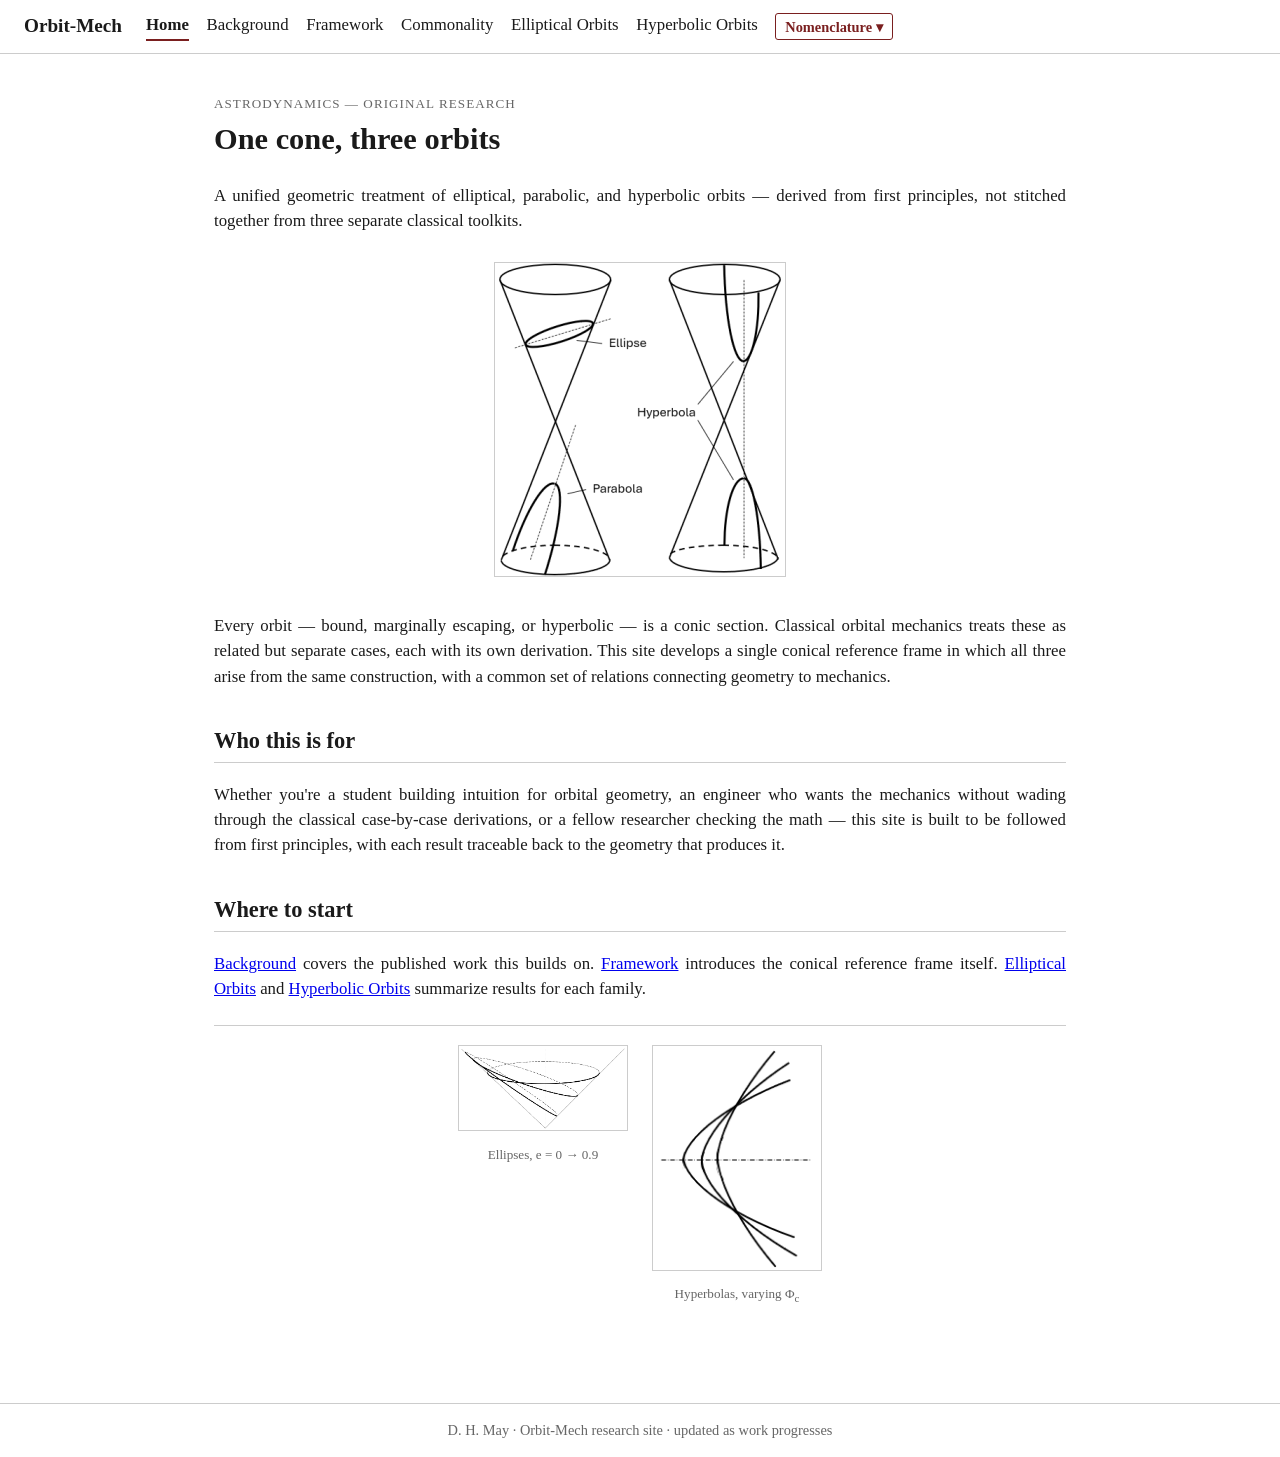
==== index.html @ 1d5da8e7 "Add files via upload 8-23-2026 Another Home page figure update" ====
<!DOCTYPE html>
<html lang="en">
<head>
<meta charset="UTF-8">
<meta name="viewport" content="width=device-width, initial-scale=1.0">
<title>Orbit-Mech — Conical Reference Frame for Orbital Mechanics</title>
<link rel="stylesheet" href="style.css">
<link rel="stylesheet" href="nomenclature.css">
</head>
<body>
<header>
  <a class="site-title" href="index.html">Orbit-Mech</a>
  <nav>
    <a href="index.html" class="active">Home</a>
    <a href="background.html">Background</a>
    <a href="framework.html">Framework</a>
    <a href="commonality.html">Commonality</a>
    <a href="elliptical.html">Elliptical Orbits</a>
    <a href="hyperbolic.html">Hyperbolic Orbits</a>
  </nav>
</header>

<main>
  <p class="eyebrow">Astrodynamics — Original Research</p>
  <h1>One cone, three orbits</h1>
  <p class="subtitle">
    A unified geometric treatment of elliptical, parabolic, and hyperbolic orbits — derived from
    first principles, not stitched together from three separate classical toolkits.
  </p>

  <figure class="figure figure-narrow">
    <img src="fig-home-conic-hero-placeholder.png" alt="Double cone cut by planes at varying angles, producing the ellipse, parabola, and hyperbola as edge views">
  </figure>

  <p>
    Every orbit — bound, marginally escaping, or hyperbolic — is a conic section. Classical
    orbital mechanics treats these as related but separate cases, each with its own derivation.
    This site develops a single conical reference frame in which all three arise from the same
    construction, with a common set of relations connecting geometry to mechanics.
  </p>

  <h2>Who this is for</h2>
  <p>
    Whether you're a student building intuition for orbital geometry, an engineer who wants the
    mechanics without wading through the classical case-by-case derivations, or a fellow
    researcher checking the math — this site is built to be followed from first principles, with
    each result traceable back to the geometry that produces it.
  </p>

  <h2>Where to start</h2>
  <p>
    <a href="background.html">Background</a> covers the published work this builds on.
    <a href="framework.html">Framework</a> introduces the conical reference frame itself.
    <a href="elliptical.html">Elliptical Orbits</a> and <a href="hyperbolic.html">Hyperbolic Orbits</a>
    summarize results for each family.
  </p>

  <div class="figure-strip">
    <figure>
      <img src="fig-home-ellipse-series-placeholder.png" alt="Family of elliptical orbits sharing a common vertex, shown on a cone with the hidden side dashed">
      <figcaption>Ellipses, e = 0 → 0.9</figcaption>
    </figure>
    <figure>
      <img src="fig-home-hyperbola-series-placeholder.png" alt="Family of hyperbolic orbit curves sharing a common vertex and tangent line">
      <figcaption>Hyperbolas, varying Φ<sub>c</sub></figcaption>
    </figure>
  </div>
</main>

<footer>
  D. H. May · Orbit-Mech research site · updated as work progresses
</footer>
<script src="nomenclature-data.js?v=2"></script>
<script src="nomenclature-widget.js?v=2"></script>
</body>
</html>
---- style.css ----
/* Orbit-Mech — base site stylesheet */

:root {
  --font-serif: "Times New Roman", Times, "Liberation Serif", serif;
  --text-color: #1a1a1a;
  --rule-color: #ccc;
  --accent-color: #7a1f1f;
  --max-width: 900px;
}

* {
  box-sizing: border-box;
}

body {
  margin: 0;
  font-family: var(--font-serif);
  color: var(--text-color);
  line-height: 1.5;
  font-size: 1.05rem;
}

header {
  position: sticky;
  top: 0;
  z-index: 100;
  background: #fff;
  border-bottom: 1px solid var(--rule-color);
  padding: 0.75rem 1.5rem;
  display: flex;
  align-items: center;
  gap: 1.5rem;
  flex-wrap: wrap;
}

.site-title {
  font-weight: 700;
  font-size: 1.2rem;
  text-decoration: none;
  color: var(--text-color);
}

header nav {
  display: flex;
  gap: 1.1rem;
  flex-wrap: wrap;
}

header nav a {
  text-decoration: none;
  color: var(--text-color);
  padding-bottom: 2px;
}

header nav a.active {
  border-bottom: 2px solid var(--accent-color);
  font-weight: 700;
}

header nav a:hover {
  border-bottom: 2px solid var(--rule-color);
}

main {
  max-width: var(--max-width);
  margin: 0 auto;
  padding: 1.5rem 1.5rem 4rem;
}

.eyebrow {
  text-transform: uppercase;
  letter-spacing: 0.08em;
  font-size: 0.82rem;
  color: #666;
  margin-bottom: 0.2rem;
}

h1 {
  margin-top: 0.2rem;
  font-size: 1.9rem;
}

h2 {
  margin-top: 2.2rem;
  font-size: 1.4rem;
  border-bottom: 1px solid var(--rule-color);
  padding-bottom: 0.3rem;
}

h3 {
  font-size: 1.15rem;
  margin-top: 1.6rem;
}

p {
  margin: 1rem 0;
  text-align: justify;
}

.placeholder-note {
  font-style: italic;
  color: #777;
  border-left: 3px solid var(--rule-color);
  padding-left: 0.8rem;
}

figure.figure {
  margin: 1.8rem 0;
  text-align: center;
}

figure.figure img {
  max-width: 100%;
  height: auto;
  border: 1px solid var(--rule-color);
}

figure.figure.figure-narrow img {
  max-width: 80%;
}

figcaption {
  margin-top: 0.5rem;
  font-size: 0.95rem;
  color: #444;
}

table.conic-table {
  width: 100%;
  border-collapse: collapse;
  margin: 1.5rem 0;
  font-size: 1rem;
}

table.conic-table caption {
  caption-side: top;
  text-align: left;
  font-weight: 700;
  margin-bottom: 0.5rem;
}

table.conic-table th,
table.conic-table td {
  border: 1px solid var(--rule-color);
  padding: 0.5rem 0.8rem;
  text-align: center;
}

table.conic-table th {
  background: #f5f5f5;
  font-weight: 700;
}

table.conic-table td:first-child,
table.conic-table th:first-child {
  text-align: left;
}

.figure-strip {
  display: flex;
  flex-wrap: wrap;
  gap: 1.5rem;
  justify-content: center;
  margin: 1.5rem 0 2rem;
  padding-top: 1.2rem;
  border-top: 1px solid var(--rule-color);
}

.figure-strip figure {
  margin: 0;
  width: 170px;
  text-align: center;
}

.figure-strip img {
  max-width: 100%;
  height: auto;
  border: 1px solid var(--rule-color);
}

.figure-strip figcaption {
  margin-top: 0.4rem;
  font-size: 0.82rem;
  color: #666;
}

footer {
  border-top: 1px solid var(--rule-color);
  padding: 1rem 1.5rem;
  font-size: 0.9rem;
  color: #666;
  text-align: center;
}

#nomenclature-widget {
  max-width: var(--max-width);
  margin: 1rem auto 0;
  padding: 0 1.5rem;
}
---- nomenclature.css ----
/* Nomenclature — header button + dropdown overlay */

/* ── Header button ── */
.nom-btn {
  position: relative;
  cursor: pointer;
  background: none;
  border: 1px solid var(--accent-color, #7a1f1f);
  border-radius: 3px;
  padding: 0.15rem 0.55rem;
  font-family: inherit;
  font-size: 0.9rem;
  font-weight: 600;
  color: var(--accent-color, #7a1f1f);
  line-height: 1.4;
  white-space: nowrap;
  user-select: none;
  margin-left: auto;   /* push to far right of the nav */
  vertical-align: baseline;
  align-self: center;
}

.nom-btn:hover {
  background: #f8f0f0;
}

.nom-btn[aria-expanded="true"] {
  background: #f8f0f0;
}

/* ── Dropdown panel ── */
.nom-dropdown {
  display: none;
  position: fixed;
  top: 0;          /* will be set by JS after measuring header height */
  right: 1rem;
  width: min(680px, 96vw);
  max-height: 70vh;
  overflow-y: auto;
  background: #fff;
  border: 1px solid #ccc;
  border-top: none;
  border-radius: 0 0 6px 6px;
  box-shadow: 0 6px 18px rgba(0,0,0,0.12);
  padding: 0.9rem 1.1rem 1.1rem;
  z-index: 200;
}

.nom-dropdown.is-open {
  display: block;
}

/* ── Table inside dropdown ── */
.nom-table {
  width: 100%;
  border-collapse: collapse;
  font-size: 0.9rem;
}

.nom-table th {
  text-align: left;
  padding: 0.35rem 0.6rem;
  border-bottom: 2px solid #999;
}

.nom-table td {
  padding: 0.35rem 0.6rem;
  vertical-align: top;
  border-bottom: 1px solid #eee;
}

.nom-symbol {
  white-space: nowrap;
  width: 1%;
}

.nom-notes {
  color: #555;
}

.nom-group-row td {
  font-weight: 600;
  padding-top: 0.9rem;
  border-bottom: 1px solid #ccc;
  color: #333;
  background: #fafafa;
}

.nom-group-row:first-child td {
  padding-top: 0.35rem;
}

.nom-relations-head {
  margin: 1rem 0 0.4rem;
  font-size: 0.92rem;
  font-weight: 700;
  color: #333;
}
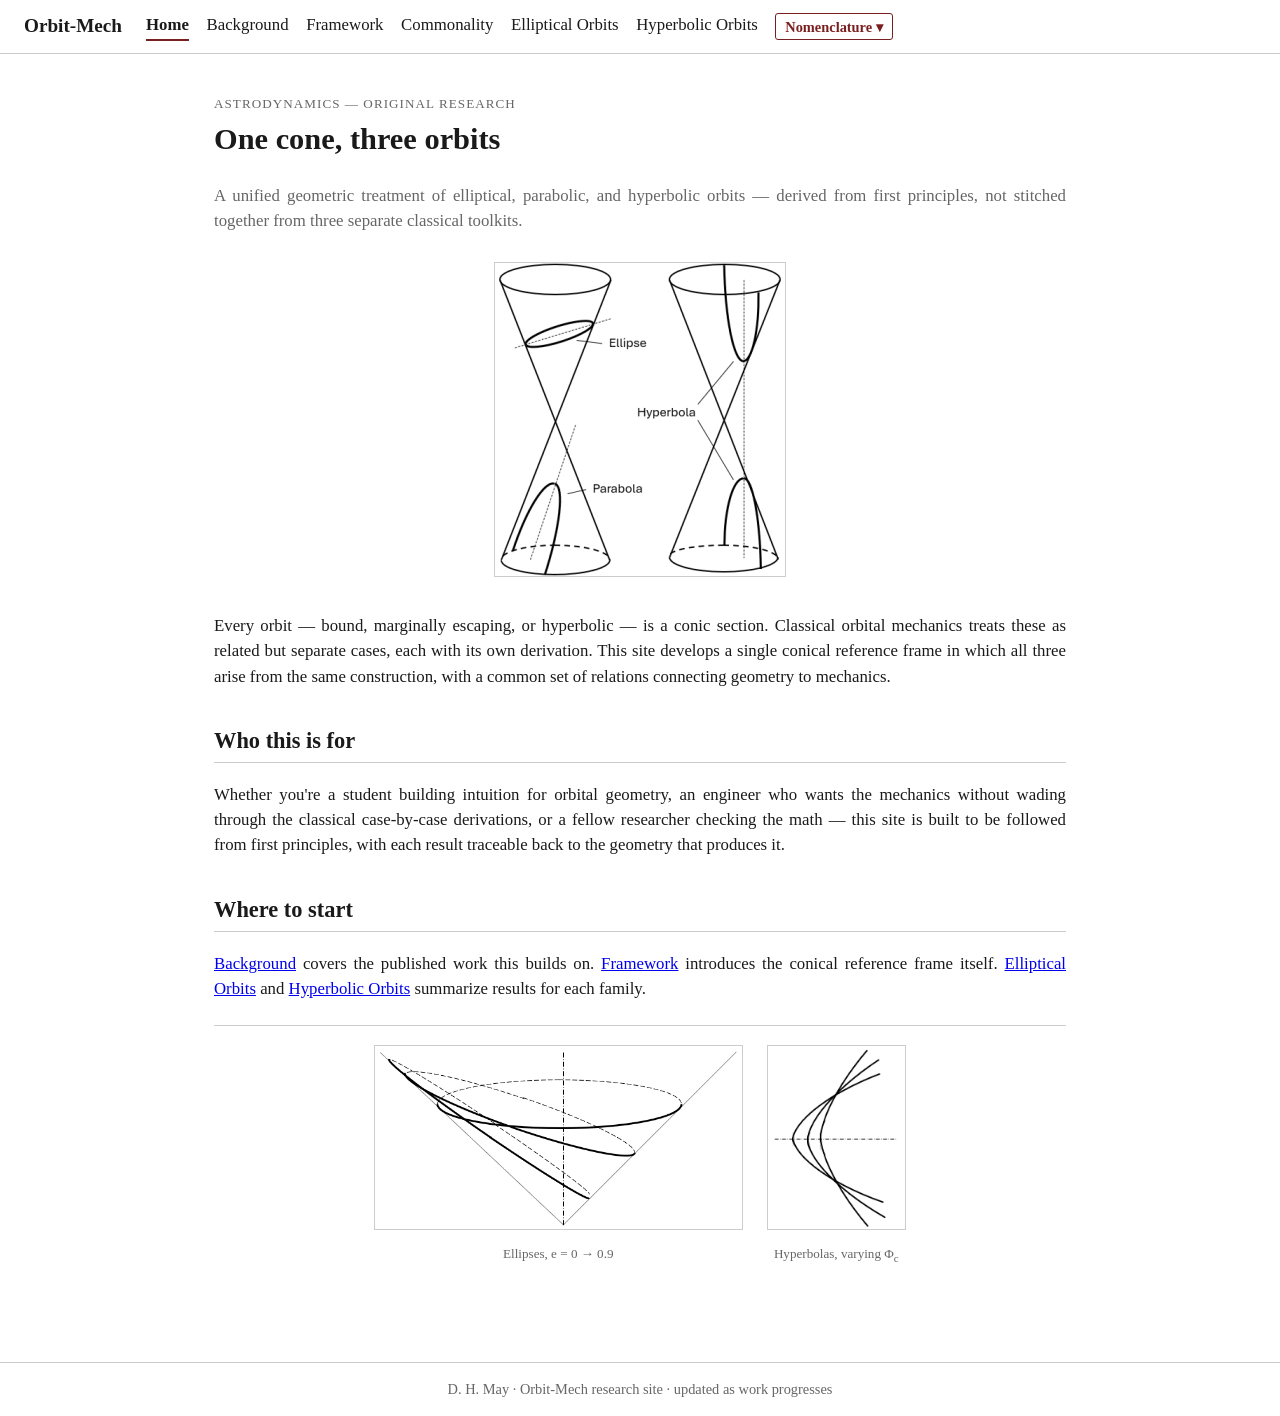
==== commit 9662322b: "Sync nomenclature panel with updated Nomenclature.docx Replace the nomenclature symbol/meaning table" ====
--- a/index.html
+++ b/index.html
@@ -70,7 +70,7 @@
 <footer>
   D. H. May · Orbit-Mech research site · updated as work progresses
 </footer>
-<script src="nomenclature-data.js?v=2"></script>
-<script src="nomenclature-widget.js?v=2"></script>
+<script src="nomenclature-data.js?v=5"></script>
+<script src="nomenclature-widget.js?v=5"></script>
 </body>
 </html>
--- a/style.css
+++ b/style.css
@@ -92,6 +92,12 @@
   margin-top: 1.6rem;
 }
 
+.subtitle {
+  color: #666;
+  font-size: 1.05rem;
+  margin-top: 0.75rem;
+}
+
 p {
   margin: 1rem 0;
   text-align: justify;
@@ -102,6 +108,30 @@
   color: #777;
   border-left: 3px solid var(--rule-color);
   padding-left: 0.8rem;
+}
+
+ul.refs {
+  list-style: none;
+  padding: 0;
+}
+
+ul.refs li {
+  padding: 0.9rem 0;
+  border-bottom: 1px solid var(--rule-color);
+}
+
+ul.refs li:first-child {
+  padding-top: 0;
+}
+
+.ref-title {
+  font-style: italic;
+}
+
+.ref-meta {
+  color: #666;
+  font-size: 0.92rem;
+  margin-top: 0.15rem;
 }
 
 figure.figure {
@@ -168,13 +198,13 @@
 
 .figure-strip figure {
   margin: 0;
-  width: 170px;
   text-align: center;
 }
 
 .figure-strip img {
+  height: 185px;
+  width: auto;
   max-width: 100%;
-  height: auto;
   border: 1px solid var(--rule-color);
 }
 
--- a/nomenclature.css
+++ b/nomenclature.css
@@ -59,35 +59,37 @@
 
 .nom-table th {
   text-align: left;
-  padding: 0.35rem 0.6rem;
+  padding: 0.25rem 0.6rem;
   border-bottom: 2px solid #999;
 }
 
 .nom-table td {
-  padding: 0.35rem 0.6rem;
+  padding: 0.05rem 0.6rem;
   vertical-align: top;
   border-bottom: 1px solid #eee;
+  line-height: 1.1;
 }
 
 .nom-symbol {
   white-space: nowrap;
   width: 1%;
+  font-style: italic;
 }
 
-.nom-notes {
-  color: #555;
+.nom-vector {
+  font-weight: bold;
 }
 
 .nom-group-row td {
   font-weight: 600;
-  padding-top: 0.9rem;
+  padding-top: 0.5rem;
   border-bottom: 1px solid #ccc;
   color: #333;
   background: #fafafa;
 }
 
 .nom-group-row:first-child td {
-  padding-top: 0.35rem;
+  padding-top: 0.25rem;
 }
 
 .nom-relations-head {
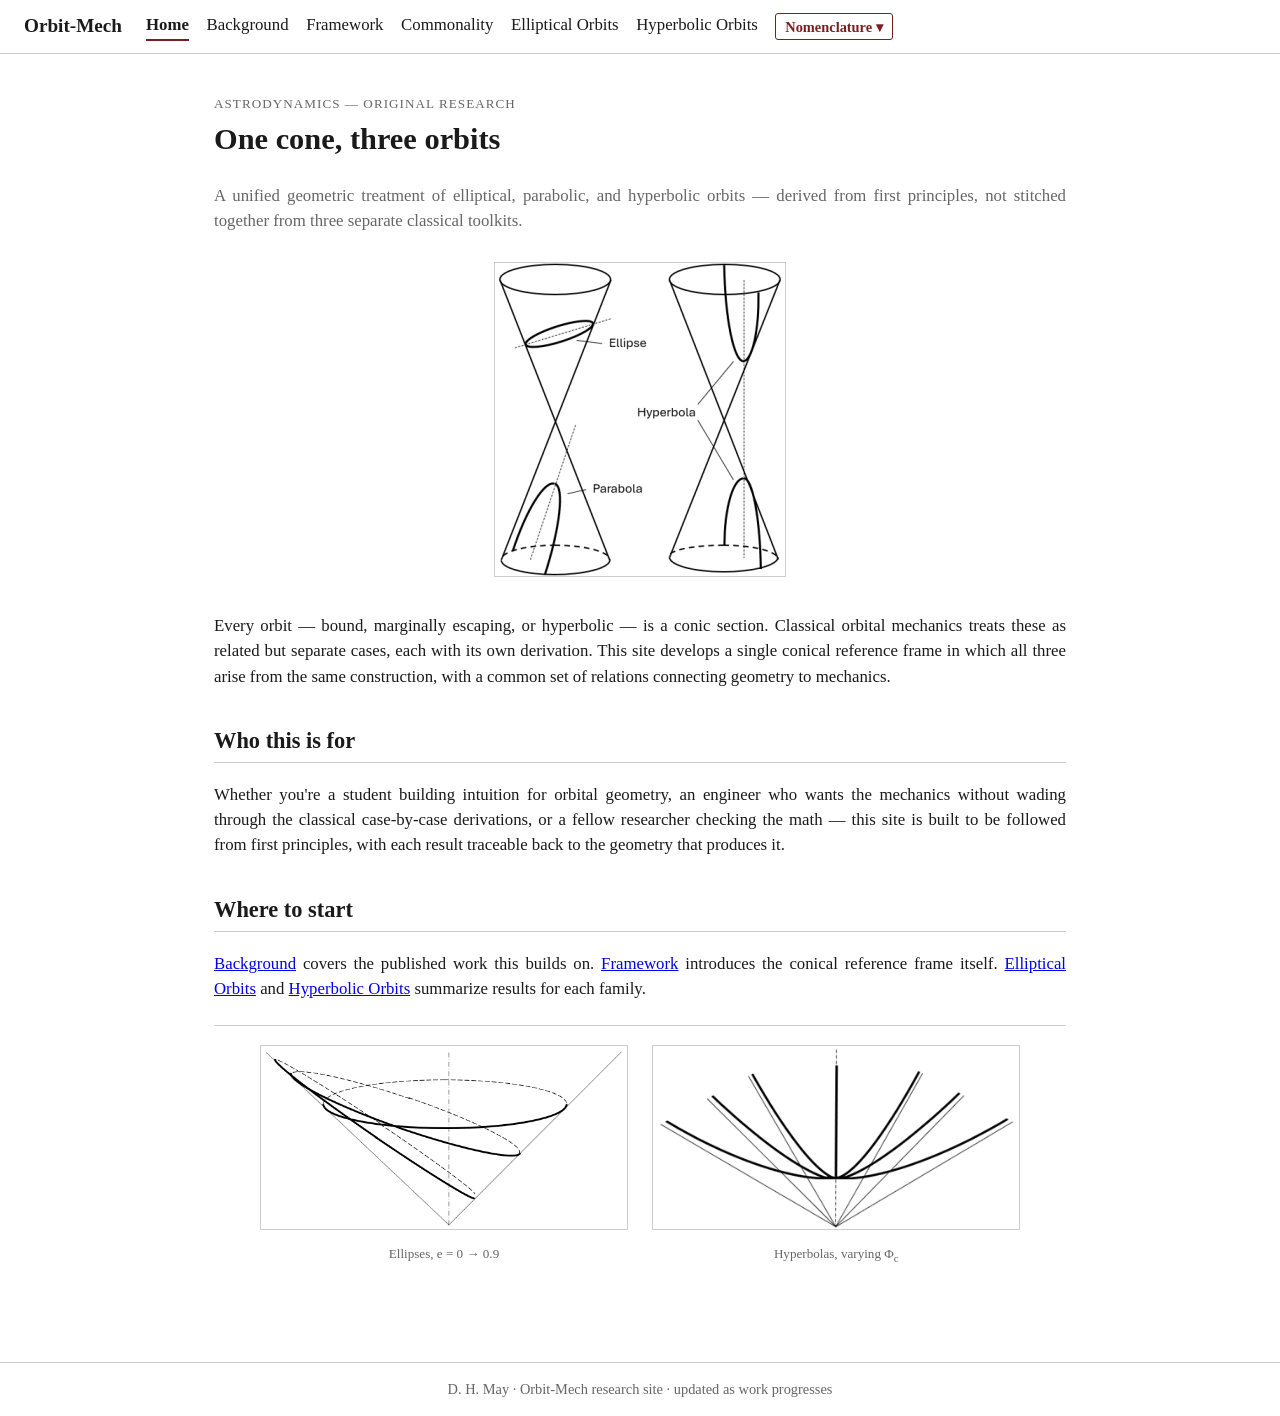
==== commit 1f19c9c6: "Add files via upload 10-25-2026 Updates to 4 pages" ====
--- a/index.html
+++ b/index.html
@@ -61,7 +61,7 @@
       <figcaption>Ellipses, e = 0 → 0.9</figcaption>
     </figure>
     <figure>
-      <img src="fig-home-hyperbola-series-placeholder.png" alt="Family of hyperbolic orbit curves sharing a common vertex and tangent line">
+      <img src="fig-home-hyperbola-series-placeholder.png" alt="Family of hyperbolic orbits sharing a common vertex, each on a cone of a different half-angle">
       <figcaption>Hyperbolas, varying Φ<sub>c</sub></figcaption>
     </figure>
   </div>
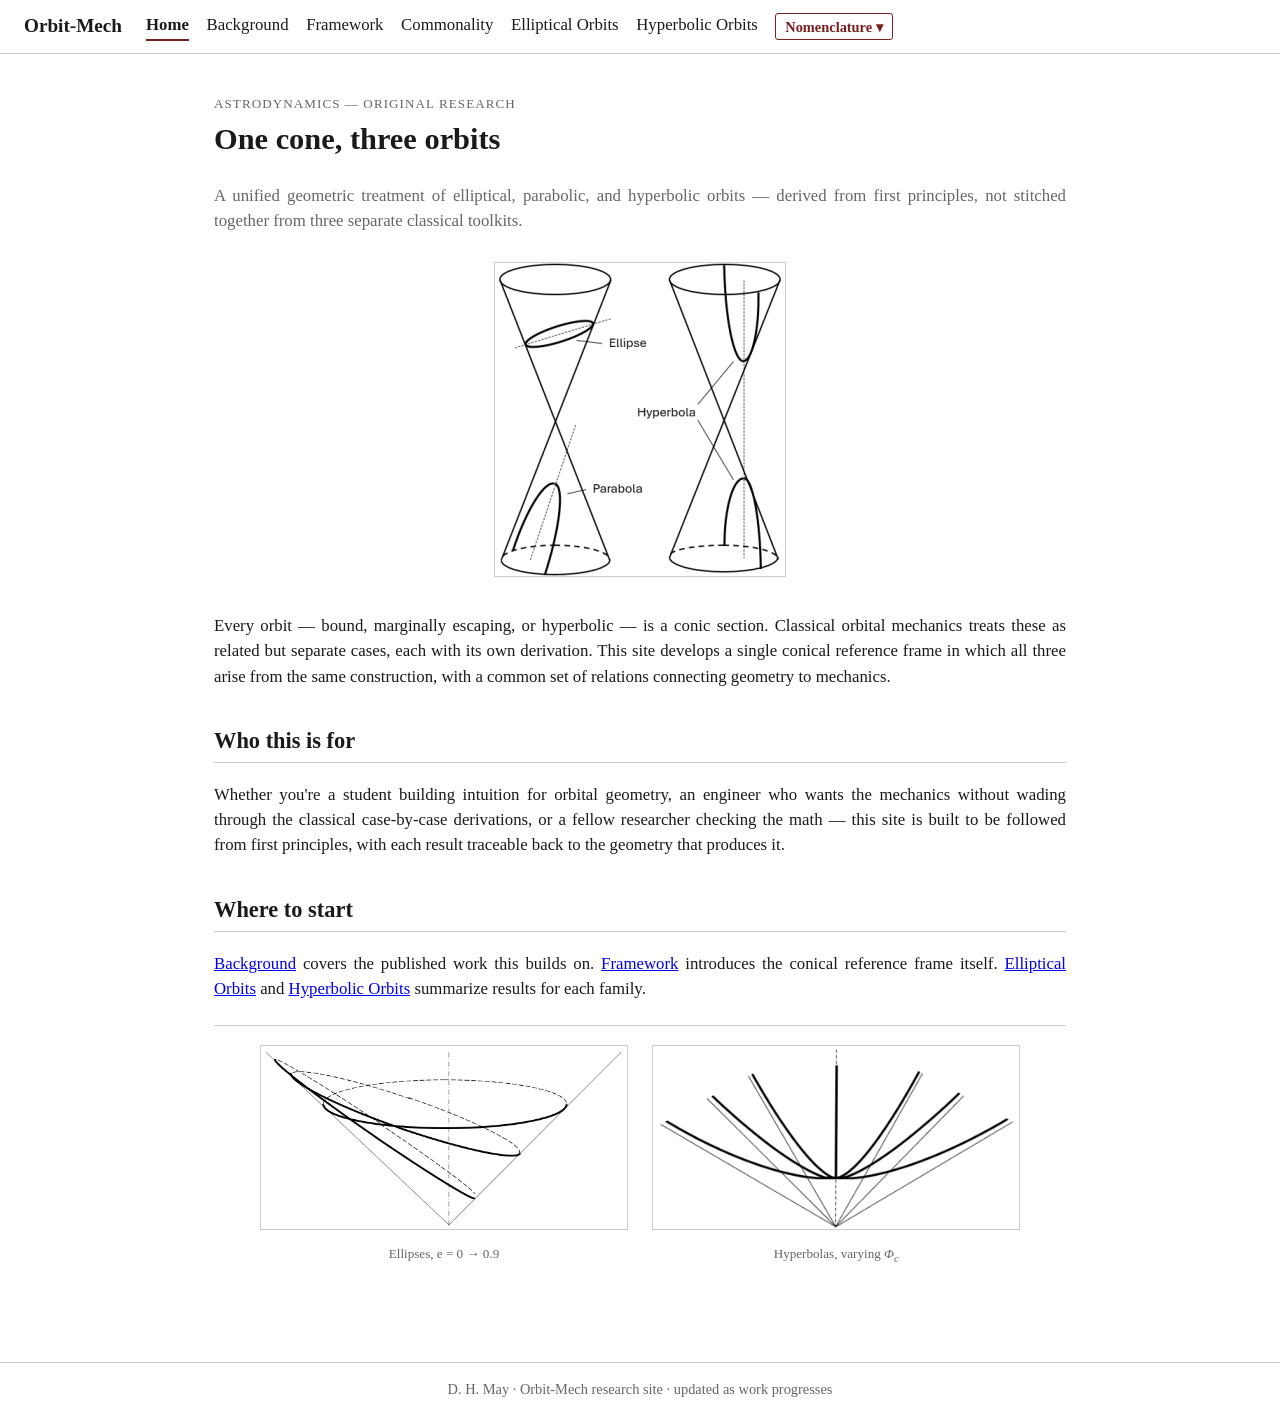
==== commit cb1ac1d0: "Add files via upload 11-2-2026 Fix cap phi italic and Fig. R-3" ====
--- a/index.html
+++ b/index.html
@@ -62,7 +62,7 @@
     </figure>
     <figure>
       <img src="fig-home-hyperbola-series-placeholder.png" alt="Family of hyperbolic orbits sharing a common vertex, each on a cone of a different half-angle">
-      <figcaption>Hyperbolas, varying Φ<sub>c</sub></figcaption>
+      <figcaption>Hyperbolas, varying <i>Φ</i><sub><i>c</i></sub></figcaption>
     </figure>
   </div>
 </main>
--- a/style.css
+++ b/style.css
@@ -227,3 +227,28 @@
   margin: 1rem auto 0;
   padding: 0 1.5rem;
 }
+
+/* Background page: author bio with small photo */
+.author-bio {
+  overflow: hidden;
+}
+
+.author-photo {
+  float: left;
+  height: 96px;   /* about one inch on screen */
+  width: auto;
+  margin: 0.25rem 1rem 0.3rem 0;
+  border: 1px solid var(--rule-color);
+}
+
+@media (max-width: 520px) {
+  .author-photo {
+    float: none;
+    display: block;
+    margin: 0 auto 0.8rem;
+  }
+}
+
+.author-bio p {
+  margin-top: 0.2rem;
+}
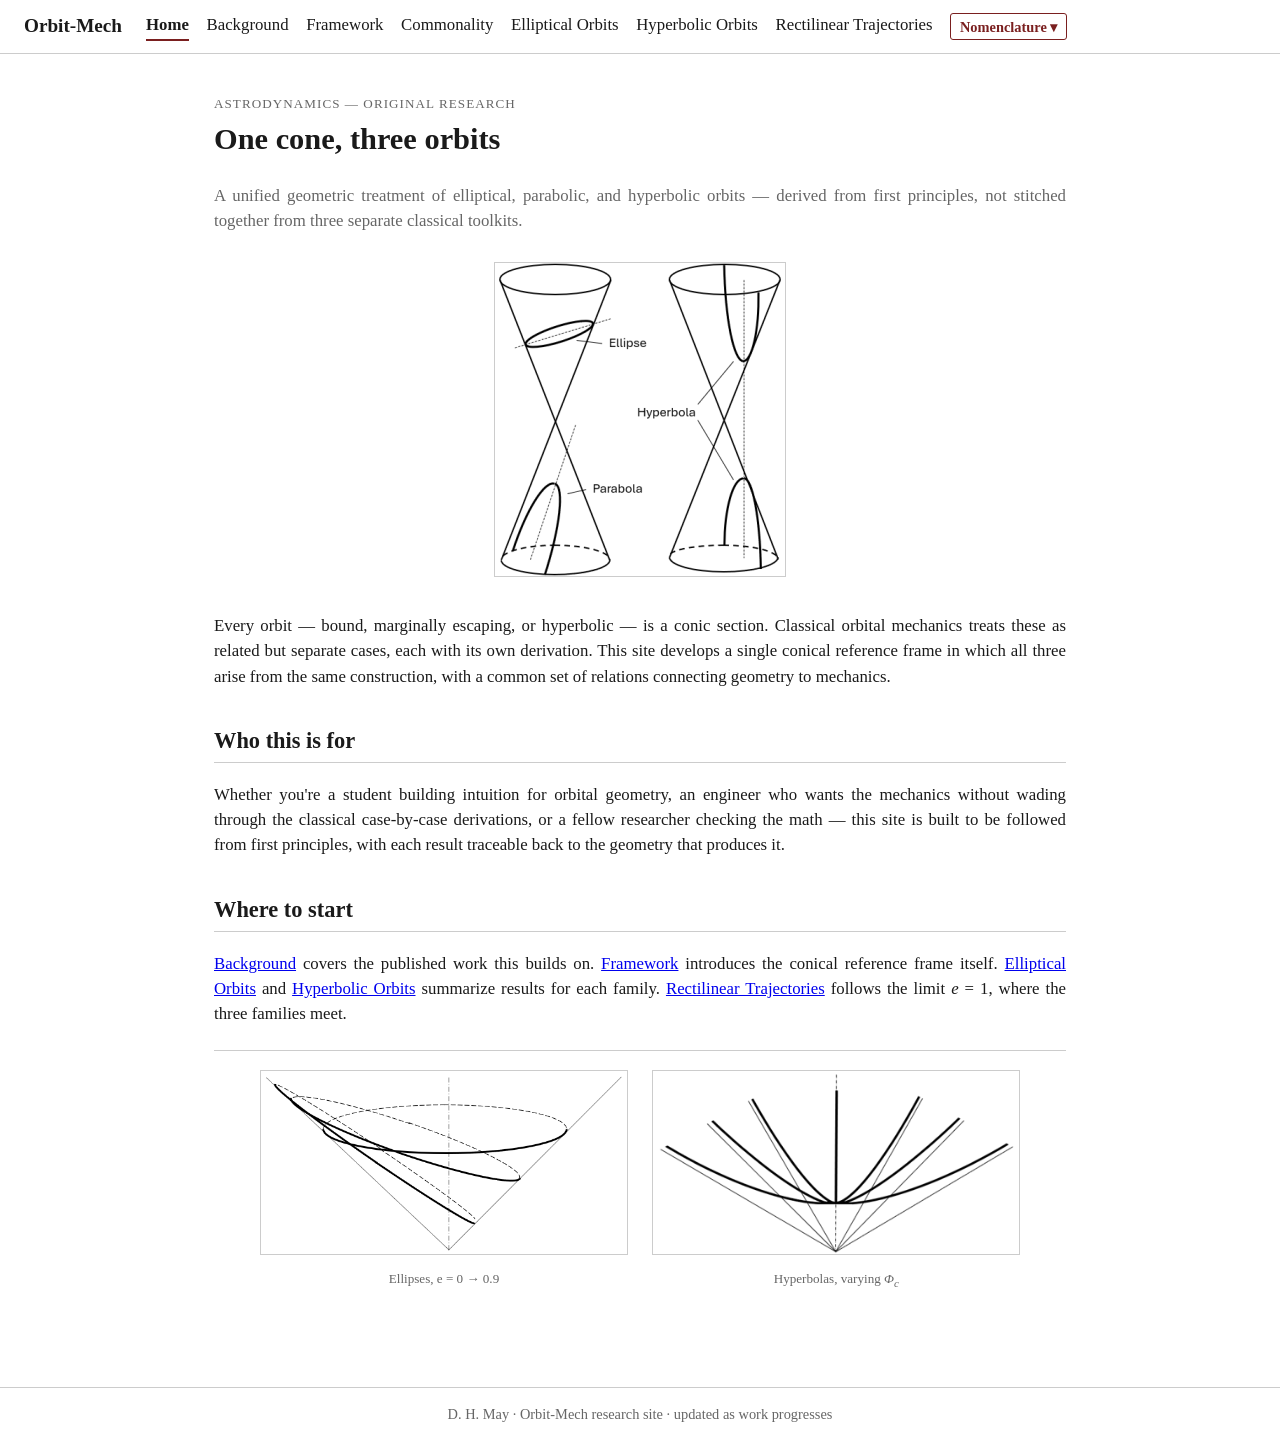
==== commit 28225376: "Add files via upload 11-2-2026 All files to add Rectilinear button" ====
--- a/index.html
+++ b/index.html
@@ -17,6 +17,7 @@
     <a href="commonality.html">Commonality</a>
     <a href="elliptical.html">Elliptical Orbits</a>
     <a href="hyperbolic.html">Hyperbolic Orbits</a>
+    <a href="rectilinear.html">Rectilinear Trajectories</a>
   </nav>
 </header>
 
@@ -53,6 +54,8 @@
     <a href="framework.html">Framework</a> introduces the conical reference frame itself.
     <a href="elliptical.html">Elliptical Orbits</a> and <a href="hyperbolic.html">Hyperbolic Orbits</a>
     summarize results for each family.
+    <a href="rectilinear.html">Rectilinear Trajectories</a> follows the limit <i>e</i> = 1,
+    where the three families meet.
   </p>
 
   <div class="figure-strip">
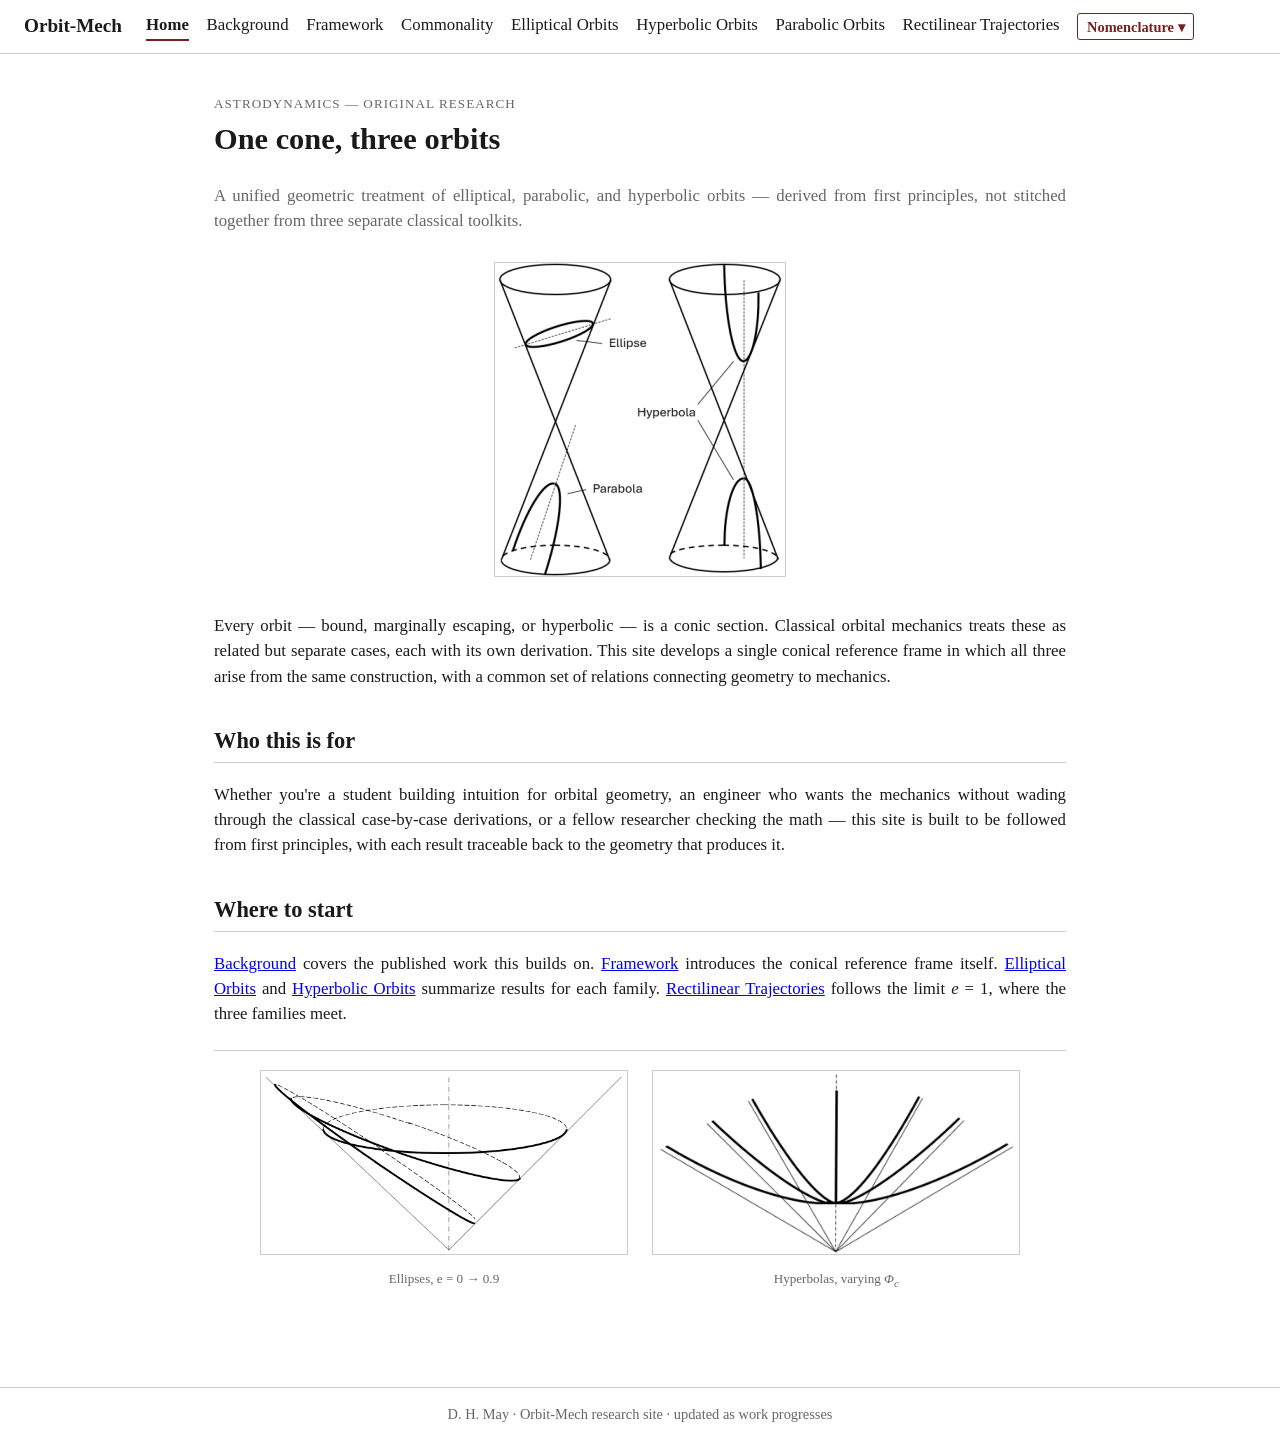
==== commit 8969321c: "Add files via upload 11-6-2026 Update all to add Parabolic" ====
--- a/index.html
+++ b/index.html
@@ -17,6 +17,7 @@
     <a href="commonality.html">Commonality</a>
     <a href="elliptical.html">Elliptical Orbits</a>
     <a href="hyperbolic.html">Hyperbolic Orbits</a>
+    <a href="parabolic.html">Parabolic Orbits</a>
     <a href="rectilinear.html">Rectilinear Trajectories</a>
   </nav>
 </header>
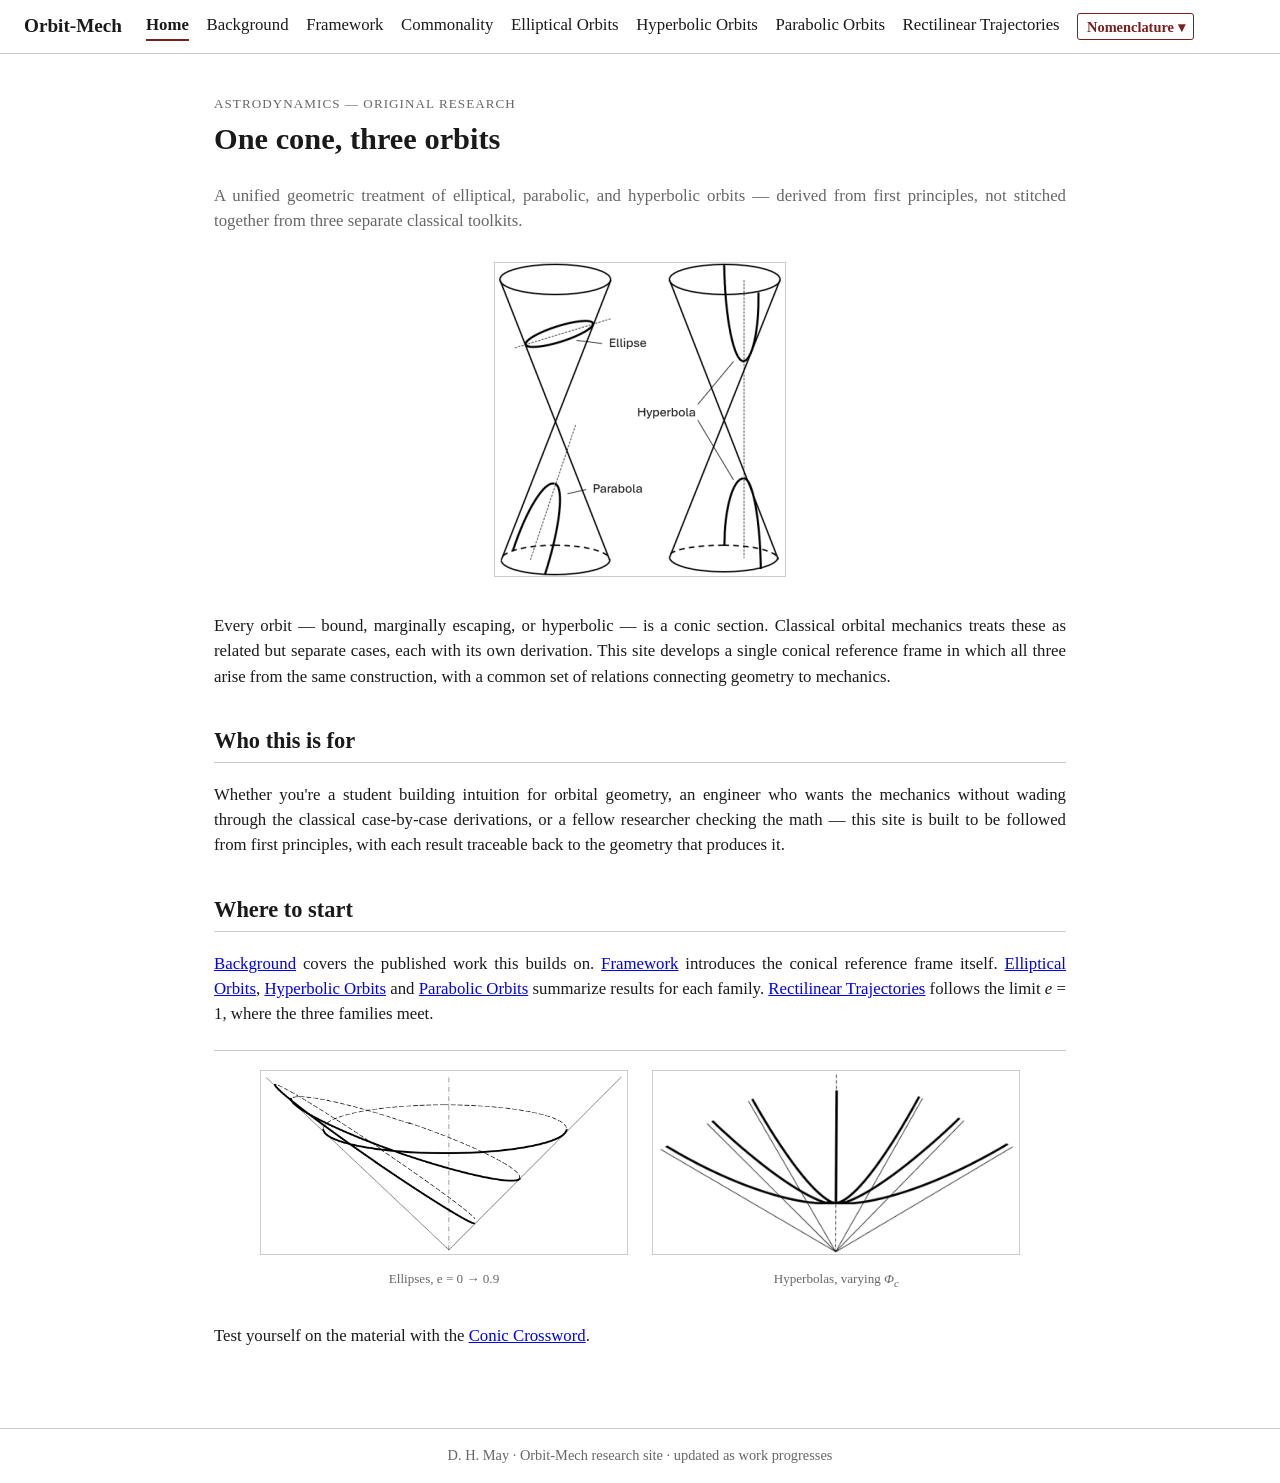
==== commit 74d7692c: "Add files via upload 11-6-2026 Add Crossword to site" ====
--- a/index.html
+++ b/index.html
@@ -53,8 +53,8 @@
   <p>
     <a href="background.html">Background</a> covers the published work this builds on.
     <a href="framework.html">Framework</a> introduces the conical reference frame itself.
-    <a href="elliptical.html">Elliptical Orbits</a> and <a href="hyperbolic.html">Hyperbolic Orbits</a>
-    summarize results for each family.
+    <a href="elliptical.html">Elliptical Orbits</a>, <a href="hyperbolic.html">Hyperbolic Orbits</a>
+    and <a href="parabolic.html">Parabolic Orbits</a> summarize results for each family.
     <a href="rectilinear.html">Rectilinear Trajectories</a> follows the limit <i>e</i> = 1,
     where the three families meet.
   </p>
@@ -69,6 +69,10 @@
       <figcaption>Hyperbolas, varying <i>Φ</i><sub><i>c</i></sub></figcaption>
     </figure>
   </div>
+
+  <p>
+    Test yourself on the material with the <a href="Conic_Crossword.html">Conic Crossword</a>.
+  </p>
 </main>
 
 <footer>
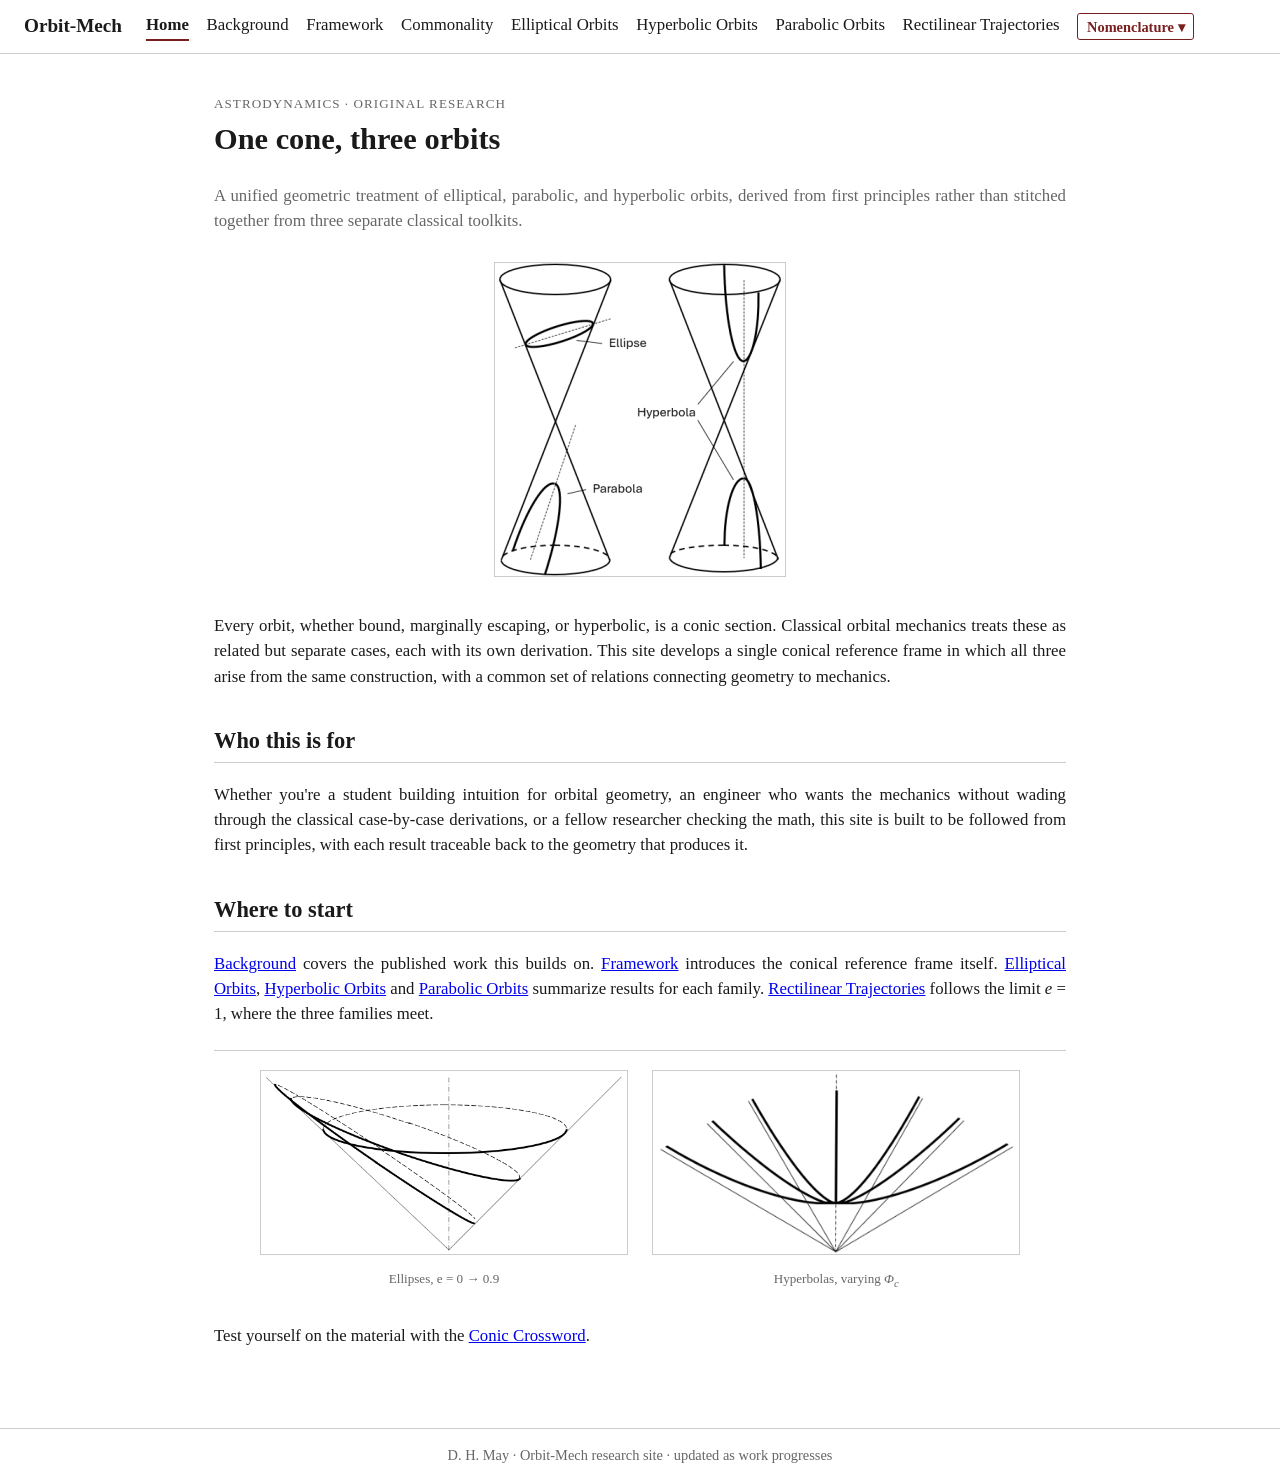
==== commit c5316891: "Add files via upload 11-12-2026 General cleanup of all files" ====
--- a/index.html
+++ b/index.html
@@ -3,7 +3,7 @@
 <head>
 <meta charset="UTF-8">
 <meta name="viewport" content="width=device-width, initial-scale=1.0">
-<title>Orbit-Mech — Conical Reference Frame for Orbital Mechanics</title>
+<title>Orbit-Mech: Conical Reference Frame for Orbital Mechanics</title>
 <link rel="stylesheet" href="style.css">
 <link rel="stylesheet" href="nomenclature.css">
 </head>
@@ -23,11 +23,11 @@
 </header>
 
 <main>
-  <p class="eyebrow">Astrodynamics — Original Research</p>
+  <p class="eyebrow">Astrodynamics · Original Research</p>
   <h1>One cone, three orbits</h1>
   <p class="subtitle">
-    A unified geometric treatment of elliptical, parabolic, and hyperbolic orbits — derived from
-    first principles, not stitched together from three separate classical toolkits.
+    A unified geometric treatment of elliptical, parabolic, and hyperbolic orbits, derived from
+    first principles rather than stitched together from three separate classical toolkits.
   </p>
 
   <figure class="figure figure-narrow">
@@ -35,7 +35,7 @@
   </figure>
 
   <p>
-    Every orbit — bound, marginally escaping, or hyperbolic — is a conic section. Classical
+    Every orbit, whether bound, marginally escaping, or hyperbolic, is a conic section. Classical
     orbital mechanics treats these as related but separate cases, each with its own derivation.
     This site develops a single conical reference frame in which all three arise from the same
     construction, with a common set of relations connecting geometry to mechanics.
@@ -45,7 +45,7 @@
   <p>
     Whether you're a student building intuition for orbital geometry, an engineer who wants the
     mechanics without wading through the classical case-by-case derivations, or a fellow
-    researcher checking the math — this site is built to be followed from first principles, with
+    researcher checking the math, this site is built to be followed from first principles, with
     each result traceable back to the geometry that produces it.
   </p>
 
